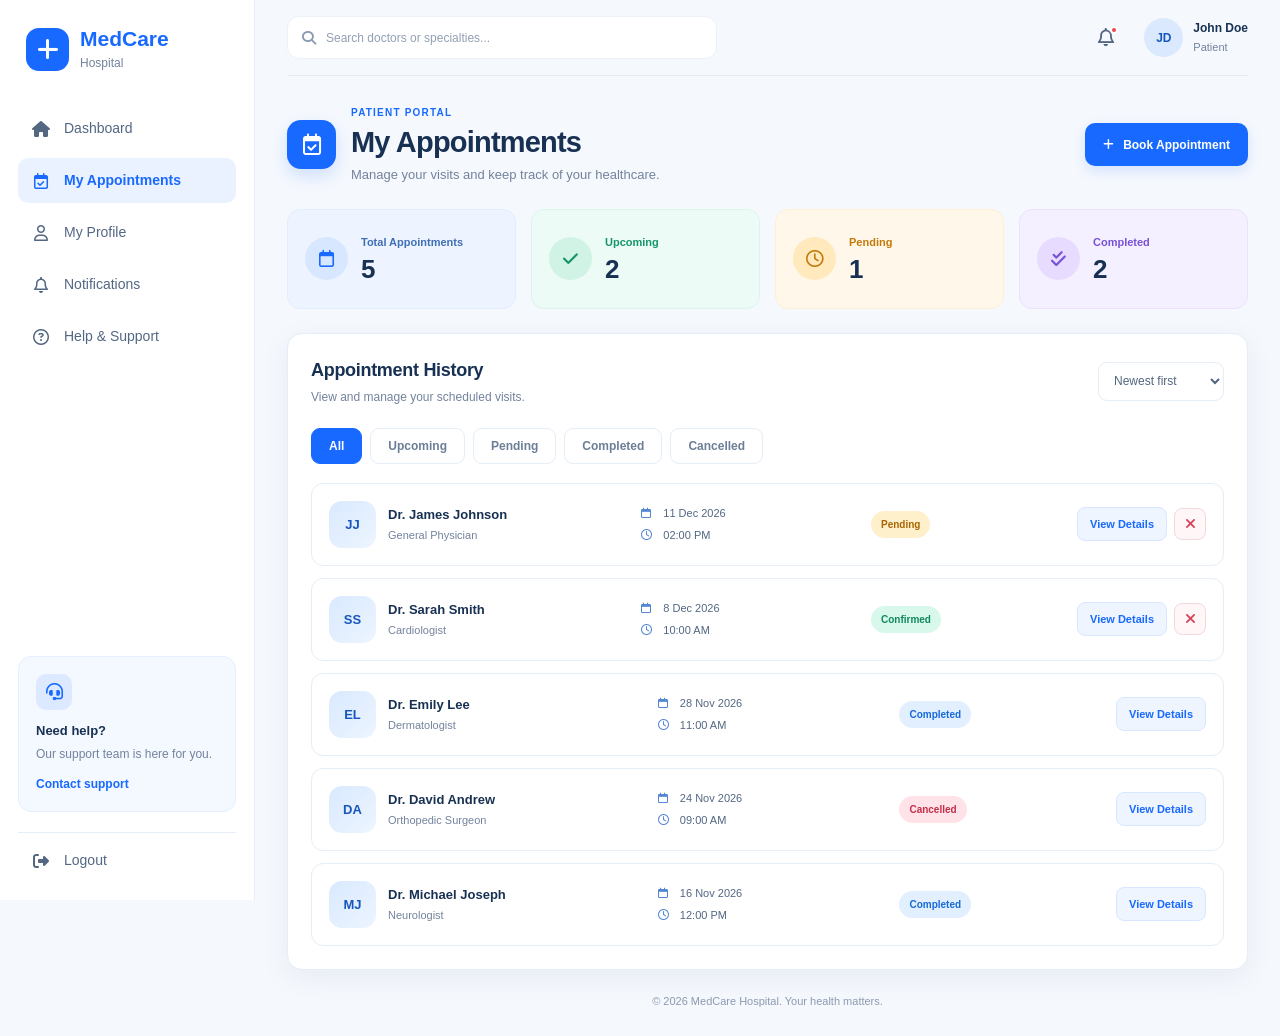
==== appointments.html @ b3c2e07d "Initial MedCare Hospital project" ====
<!DOCTYPE html>
<html lang="en">
<head>
  <meta charset="UTF-8">
  <meta name="viewport" content="width=device-width, initial-scale=1.0">
  <title>My Appointments | MedCare Hospital</title>

  <link
    rel="stylesheet"
    href="https://cdnjs.cloudflare.com/ajax/libs/font-awesome/6.6.0/css/all.min.css"
  >
  <link rel="stylesheet" href="CSS/appointments.css">
  <script src="javascript/appointments.js" defer></script>
</head>

<body>
  <div class="app-layout">

    <!-- Mobile overlay -->
    <div class="menu-overlay" id="menuOverlay"></div>

    <!-- SIDEBAR -->
    <aside class="sidebar" id="sidebar">
      <a href="dashboard.html" class="brand">
        <span class="brand-icon">
          <i class="fa-solid fa-plus"></i>
        </span>

        <span>
          <strong>MedCare</strong>
          <small>Hospital</small>
        </span>
      </a>

      <nav class="sidebar-nav" aria-label="Main navigation">
        <a href="dashboard.html" class="nav-link">
          <i class="fa-solid fa-house"></i>
          <span>Dashboard</span>
        </a>

        <a href="appointments.html" class="nav-link active">
          <i class="fa-regular fa-calendar-check"></i>
          <span>My Appointments</span>
        </a>

        <a href="profile.html" class="nav-link">
          <i class="fa-regular fa-user"></i>
          <span>My Profile</span>
        </a>

        <a href="notifications.html" class="nav-link">
          <i class="fa-regular fa-bell"></i>
          <span>Notifications</span>
        </a>

        <a href="support.html" class="nav-link">
          <i class="fa-regular fa-circle-question"></i>
          <span>Help &amp; Support</span>
        </a>
      </nav>

      <div class="sidebar-bottom">
        <div class="help-card">
          <i class="fa-solid fa-headset"></i>
          <strong>Need help?</strong>
          <p>Our support team is here for you.</p>
          <a href="support.html">Contact support</a>
        </div>

        <a href="login.html" class="nav-link logout-link">
          <i class="fa-solid fa-right-from-bracket"></i>
          <span>Logout</span>
        </a>
      </div>
    </aside>

    <!-- MAIN CONTENT -->
    <main class="main-content">

      <!-- TOP BAR -->
      <header class="topbar">
        <button
          class="menu-btn"
          id="menuBtn"
          aria-label="Open navigation menu"
          aria-expanded="false"
          aria-controls="sidebar"
        >
          <i class="fa-solid fa-bars"></i>
        </button>

        <label class="search-box">
          <i class="fa-solid fa-magnifying-glass"></i>
          <input
            type="search"
            id="searchInput"
            placeholder="Search doctors or specialties..."
            aria-label="Search appointments"
          >
        </label>

        <div class="topbar-right">
          <button class="icon-btn" aria-label="Notifications">
            <i class="fa-regular fa-bell"></i>
            <span class="notification-dot"></span>
          </button>

          <div class="user-info">
            <div class="avatar user-avatar">JD</div>
            <div>
              <strong>John Doe</strong>
              <small>Patient</small>
            </div>
          </div>
        </div>
      </header>

      <!-- PAGE HEADING -->
      <section class="page-heading">
        <div class="heading-copy">
          <div class="heading-icon">
            <i class="fa-regular fa-calendar-check"></i>
          </div>

          <div>
            <p class="eyebrow">PATIENT PORTAL</p>
            <h1>My Appointments</h1>
            <p class="page-description">
              Manage your visits and keep track of your healthcare.
            </p>
          </div>
        </div>

        <button class="btn btn-primary" id="openBookingBtn">
          <i class="fa-solid fa-plus"></i>
          Book Appointment
        </button>
      </section>

      <!-- STATISTICS -->
      <section class="stats-grid" aria-label="Appointment statistics">
        <article class="stat-card stat-blue">
          <div class="stat-icon">
            <i class="fa-regular fa-calendar"></i>
          </div>
          <div>
            <p>Total Appointments</p>
            <h2 id="totalCount">0</h2>
          </div>
        </article>

        <article class="stat-card stat-green">
          <div class="stat-icon">
            <i class="fa-solid fa-check"></i>
          </div>
          <div>
            <p>Upcoming</p>
            <h2 id="upcomingCount">0</h2>
          </div>
        </article>

        <article class="stat-card stat-orange">
          <div class="stat-icon">
            <i class="fa-regular fa-clock"></i>
          </div>
          <div>
            <p>Pending</p>
            <h2 id="pendingCount">0</h2>
          </div>
        </article>

        <article class="stat-card stat-purple">
          <div class="stat-icon">
            <i class="fa-solid fa-check-double"></i>
          </div>
          <div>
            <p>Completed</p>
            <h2 id="completedCount">0</h2>
          </div>
        </article>
      </section>

      <!-- APPOINTMENTS -->
      <section class="appointments-panel">
        <div class="panel-header">
          <div>
            <h2>Appointment History</h2>
            <p>View and manage your scheduled visits.</p>
          </div>

          <label class="sort-control">
            <span class="sr-only">Sort appointments</span>
            <select id="sortSelect">
              <option value="newest">Newest first</option>
              <option value="oldest">Oldest first</option>
            </select>
          </label>
        </div>

        <div class="filter-row" role="group" aria-label="Filter appointments">
          <button class="filter-btn active" data-filter="all">All</button>
          <button class="filter-btn" data-filter="upcoming">Upcoming</button>
          <button class="filter-btn" data-filter="pending">Pending</button>
          <button class="filter-btn" data-filter="completed">Completed</button>
          <button class="filter-btn" data-filter="cancelled">Cancelled</button>
        </div>

        <div class="appointments-list" id="appointmentsList">
          <!-- Appointment cards are created by JavaScript -->
        </div>

        <div class="empty-state" id="emptyState" hidden>
          <i class="fa-regular fa-calendar-xmark"></i>
          <h3>No appointments found</h3>
          <p>Try another filter or book a new appointment.</p>
          <button class="btn btn-primary" id="emptyBookBtn">
            Book an appointment
          </button>
        </div>
      </section>

      <footer class="page-footer">
        <p>&copy; 2026 MedCare Hospital. Your health matters.</p>
      </footer>
    </main>
  </div>

  <!-- BOOKING MODAL -->
  <div
    class="modal"
    id="bookingModal"
    role="dialog"
    aria-modal="true"
    aria-labelledby="modalTitle"
    hidden
  >
    <div class="modal-backdrop" data-close-modal></div>

    <div class="modal-card">
      <div class="modal-header">
        <div>
          <p class="eyebrow">MEDCARE PATIENT PORTAL</p>
          <h2 id="modalTitle">Book an Appointment</h2>
          <p>Choose a doctor and your preferred time.</p>
        </div>

        <button class="close-modal" id="closeBookingBtn" aria-label="Close form">
          <i class="fa-solid fa-xmark"></i>
        </button>
      </div>

      <form id="bookingForm">
        <label class="form-field">
          <span>Doctor</span>
          <select id="doctorSelect" required>
            <option value="">Choose a doctor</option>
            <option value="Dr. Sarah Smith|Cardiologist">Dr. Sarah Smith · Cardiologist</option>
            <option value="Dr. James Johnson|General Physician">Dr. James Johnson · General Physician</option>
            <option value="Dr. Emily Lee|Dermatologist">Dr. Emily Lee · Dermatologist</option>
            <option value="Dr. David Andrew|Orthopedic Surgeon">Dr. David Andrew · Orthopedic Surgeon</option>
            <option value="Dr. Michael Joseph|Neurologist">Dr. Michael Joseph · Neurologist</option>
          </select>
        </label>

        <div class="form-grid">
          <label class="form-field">
            <span>Appointment date</span>
            <input type="date" id="appointmentDate" required>
          </label>

          <label class="form-field">
            <span>Appointment time</span>
            <select id="appointmentTime" required>
              <option value="">Choose a time</option>
              <option value="09:00">09:00 AM</option>
              <option value="10:00">10:00 AM</option>
              <option value="11:00">11:00 AM</option>
              <option value="12:00">12:00 PM</option>
              <option value="14:00">02:00 PM</option>
              <option value="15:00">03:00 PM</option>
            </select>
          </label>
        </div>

        <label class="form-field">
          <span>Reason for visit</span>
          <textarea
            id="appointmentReason"
            rows="3"
            maxlength="300"
            placeholder="Briefly describe your reason for visiting..."
            required
          ></textarea>
        </label>

        <p class="form-note">
          <i class="fa-solid fa-circle-info"></i>
          This demo does not contact a real doctor or reserve a hospital slot.
        </p>

        <div class="form-actions">
          <button type="button" class="btn btn-light" id="cancelBookingBtn">
            Cancel
          </button>
          <button type="submit" class="btn btn-primary">
            <i class="fa-solid fa-calendar-check"></i>
            Confirm Appointment
          </button>
        </div>
      </form>
    </div>
  </div>

  <!-- APPOINTMENT DETAILS MODAL -->
  <div
    class="modal"
    id="detailsModal"
    role="dialog"
    aria-modal="true"
    aria-labelledby="detailsTitle"
    hidden
  >
    <div class="modal-backdrop" data-close-modal></div>

    <div class="modal-card details-card">
      <div class="modal-header">
        <div>
          <p class="eyebrow">APPOINTMENT INFORMATION</p>
          <h2 id="detailsTitle">Appointment Details</h2>
        </div>

        <button class="close-modal" data-close-modal aria-label="Close details">
          <i class="fa-solid fa-xmark"></i>
        </button>
      </div>

      <div id="appointmentDetails"></div>
    </div>
  </div>

  <div class="toast" id="toast" role="status" aria-live="polite"></div>
</body>
</html>
---- CSS/appointments.css ----
/* =========================
   1. GLOBAL STYLES
========================= */

:root {
  --primary: #1769ff;
  --primary-dark: #0754df;
  --primary-soft: #eaf2ff;
  --text: #183153;
  --muted: #73839d;
  --border: #e5edf7;
  --surface: #ffffff;
  --background: #f5f8fd;
  --green: #15966a;
  --orange: #c47a0a;
  --purple: #7950d8;
  --red: #d94358;
  --shadow: 0 8px 30px rgba(24, 49, 83, 0.06);
}

* {
  margin: 0;
  padding: 0;
  box-sizing: border-box;
}

body {
  font-family: Inter, "Segoe UI", Arial, sans-serif;
  color: var(--text);
  background: var(--background);
  font-size: 14px;
  line-height: 1.5;
}

button,
input,
select,
textarea {
  font: inherit;
}

button {
  cursor: pointer;
}

button:focus-visible,
a:focus-visible,
input:focus-visible,
select:focus-visible,
textarea:focus-visible {
  outline: 3px solid rgba(23, 105, 255, 0.25);
  outline-offset: 2px;
}

a {
  color: inherit;
  text-decoration: none;
}

button:disabled {
  opacity: 0.55;
  cursor: not-allowed;
}

[hidden] {
  display: none !important;
}

.sr-only {
  position: absolute;
  width: 1px;
  height: 1px;
  overflow: hidden;
  clip: rect(0, 0, 0, 0);
  white-space: nowrap;
}

/* =========================
   2. PAGE LAYOUT
========================= */

.app-layout {
  min-height: 100vh;
}

.sidebar {
  position: fixed;
  inset: 0 auto 0 0;
  z-index: 100;
  width: 255px;
  padding: 26px 18px 18px;
  background: var(--surface);
  border-right: 1px solid var(--border);
  display: flex;
  flex-direction: column;
  transition: transform 0.3s ease, visibility 0s;
}

.brand {
  display: flex;
  align-items: center;
  gap: 11px;
  padding: 0 8px 34px;
}

.brand-icon {
  display: grid;
  place-items: center;
  width: 43px;
  height: 43px;
  border-radius: 13px;
  color: white;
  background: var(--primary);
  font-size: 24px;
}

.brand strong,
.brand small {
  display: block;
}

.brand strong {
  color: var(--primary);
  font-size: 21px;
  line-height: 1.2;
}

.brand small {
  margin-top: 3px;
  color: var(--muted);
  font-size: 12px;
}

.sidebar-nav {
  display: grid;
  gap: 7px;
}

.nav-link {
  display: flex;
  align-items: center;
  gap: 13px;
  min-height: 45px;
  padding: 11px 13px;
  border-radius: 10px;
  color: #536783;
  transition: background 0.2s, color 0.2s;
}

.nav-link i {
  width: 20px;
  text-align: center;
  font-size: 16px;
}

.nav-link:hover {
  background: #f3f7ff;
  color: var(--primary);
}

.nav-link.active {
  background: var(--primary-soft);
  color: var(--primary);
  font-weight: 650;
}

.sidebar-bottom {
  margin-top: auto;
}

.help-card {
  margin: 20px 0;
  padding: 17px;
  background: #f4f8ff;
  border: 1px solid #e5efff;
  border-radius: 13px;
}

.help-card > i {
  display: grid;
  place-items: center;
  width: 36px;
  height: 36px;
  margin-bottom: 11px;
  border-radius: 10px;
  background: #dce9ff;
  color: var(--primary);
  font-size: 17px;
}

.help-card strong {
  display: block;
  font-size: 13px;
}

.help-card p {
  margin: 5px 0 10px;
  color: var(--muted);
  font-size: 12px;
}

.help-card a {
  color: var(--primary);
  font-size: 12px;
  font-weight: 650;
}

.logout-link {
  border-top: 1px solid var(--border);
  border-radius: 0;
  padding-top: 17px;
}

/* =========================
   3. MAIN CONTENT AND TOPBAR
========================= */

.main-content {
  min-height: 100vh;
  margin-left: 255px;
  padding: 0 32px 22px;
}

.topbar {
  min-height: 76px;
  display: flex;
  align-items: center;
  justify-content: space-between;
  gap: 20px;
  border-bottom: 1px solid var(--border);
}

.search-box {
  width: min(100%, 430px);
  min-height: 43px;
  padding: 0 14px;
  display: flex;
  align-items: center;
  gap: 10px;
  border: 1px solid #edf1f8;
  border-radius: 12px;
  background: white;
  color: #8b9ab0;
}

.search-box input {
  width: 100%;
  border: none;
  outline: none;
  background: transparent;
  color: var(--text);
  font-size: 12px;
}

.search-box input::placeholder {
  color: #93a0b3;
}

.topbar-right,
.user-info {
  display: flex;
  align-items: center;
}

.topbar-right {
  gap: 19px;
}

.icon-btn,
.menu-btn,
.close-modal {
  display: grid;
  place-items: center;
  border: 0;
  background: transparent;
}

.icon-btn {
  position: relative;
  width: 38px;
  height: 38px;
  color: #536783;
  font-size: 18px;
}

.notification-dot {
  position: absolute;
  top: 7px;
  right: 7px;
  width: 8px;
  height: 8px;
  border: 2px solid white;
  border-radius: 50%;
  background: #f04452;
}

.user-info {
  gap: 10px;
}

.avatar {
  display: grid;
  place-items: center;
  width: 39px;
  height: 39px;
  border-radius: 50%;
  color: #1756bd;
  background: #dbe9ff;
  font-size: 12px;
  font-weight: 750;
}

.user-info strong,
.user-info small {
  display: block;
}

.user-info strong {
  font-size: 12px;
}

.user-info small {
  margin-top: 2px;
  color: var(--muted);
  font-size: 11px;
}

.menu-btn {
  display: none;
  width: 40px;
  height: 40px;
  color: var(--text);
  font-size: 20px;
}

/* =========================
   4. PAGE HEADING
========================= */

.page-heading {
  display: flex;
  align-items: center;
  justify-content: space-between;
  gap: 20px;
  padding: 29px 0 24px;
}

.heading-copy {
  display: flex;
  align-items: center;
  gap: 15px;
}

.heading-icon {
  display: grid;
  place-items: center;
  flex-shrink: 0;
  width: 49px;
  height: 49px;
  border-radius: 14px;
  color: white;
  background: var(--primary);
  font-size: 21px;
  box-shadow: 0 7px 16px rgba(23, 105, 255, 0.17);
}

.eyebrow {
  margin-bottom: 4px;
  color: var(--primary);
  font-size: 10px;
  font-weight: 800;
  letter-spacing: 1.2px;
}

.page-heading h1 {
  font-size: clamp(23px, 2.5vw, 29px);
  letter-spacing: -0.8px;
  line-height: 1.25;
}

.page-description {
  margin-top: 5px;
  color: var(--muted);
  font-size: 13px;
}

.btn {
  display: inline-flex;
  align-items: center;
  justify-content: center;
  gap: 9px;
  min-height: 43px;
  padding: 0 17px;
  border: 1px solid transparent;
  border-radius: 10px;
  font-size: 12px;
  font-weight: 700;
  transition: background 0.2s, transform 0.2s;
}

.btn:active {
  transform: translateY(1px);
}

.btn-primary {
  color: white;
  background: var(--primary);
  box-shadow: 0 5px 13px rgba(23, 105, 255, 0.14);
}

.btn-primary:hover {
  background: var(--primary-dark);
}

.btn-light {
  color: #50627d;
  background: white;
  border-color: var(--border);
}

.btn-light:hover {
  background: #f5f8fd;
}

/* =========================
   5. STATISTICS CARDS
========================= */

.stats-grid {
  display: grid;
  grid-template-columns: repeat(4, minmax(0, 1fr));
  gap: 15px;
  margin-bottom: 24px;
}

.stat-card {
  display: flex;
  align-items: center;
  gap: 13px;
  min-height: 100px;
  padding: 17px;
  border: 1px solid transparent;
  border-radius: 13px;
}

.stat-icon {
  display: grid;
  place-items: center;
  flex-shrink: 0;
  width: 43px;
  height: 43px;
  border-radius: 50%;
  font-size: 17px;
}

.stat-card p {
  margin-bottom: 5px;
  font-size: 11px;
  font-weight: 600;
}

.stat-card h2 {
  font-size: 26px;
  line-height: 1.1;
}

.stat-blue {
  background: #edf4ff;
  border-color: #e2edff;
}

.stat-blue .stat-icon {
  color: var(--primary);
  background: #d7e7ff;
}

.stat-blue p {
  color: #3e6eb5;
}

.stat-green {
  background: #ecfbf5;
  border-color: #dcf5eb;
}

.stat-green .stat-icon {
  color: var(--green);
  background: #d0f3e5;
}

.stat-green p {
  color: var(--green);
}

.stat-orange {
  background: #fff7e9;
  border-color: #fff0d5;
}

.stat-orange .stat-icon {
  color: var(--orange);
  background: #ffe9bd;
}

.stat-orange p {
  color: var(--orange);
}

.stat-purple {
  background: #f5f0ff;
  border-color: #ebe1ff;
}

.stat-purple .stat-icon {
  color: var(--purple);
  background: #e7dbff;
}

.stat-purple p {
  color: var(--purple);
}

/* =========================
   6. APPOINTMENT LIST
========================= */

.appointments-panel {
  padding: 23px;
  border: 1px solid var(--border);
  border-radius: 15px;
  background: white;
  box-shadow: var(--shadow);
}

.panel-header {
  display: flex;
  align-items: center;
  justify-content: space-between;
  gap: 15px;
  margin-bottom: 22px;
}

.panel-header h2 {
  font-size: 18px;
  letter-spacing: -0.3px;
}

.panel-header p {
  margin-top: 4px;
  color: var(--muted);
  font-size: 12px;
}

.sort-control select {
  min-height: 39px;
  padding: 0 30px 0 11px;
  border: 1px solid var(--border);
  border-radius: 9px;
  outline: none;
  color: #526680;
  background: white;
  font-size: 12px;
}

.filter-row {
  display: flex;
  gap: 8px;
  padding-bottom: 19px;
  overflow-x: auto;
}

.filter-btn {
  flex-shrink: 0;
  min-height: 36px;
  padding: 0 17px;
  border: 1px solid var(--border);
  border-radius: 9px;
  color: #6c7e97;
  background: white;
  font-size: 12px;
  font-weight: 600;
  transition: all 0.2s;
}

.filter-btn:hover {
  border-color: #bcd4ff;
  color: var(--primary);
}

.filter-btn.active {
  color: white;
  background: var(--primary);
  border-color: var(--primary);
}

.appointments-list {
  display: grid;
  gap: 12px;
}

.appointment-card {
  display: grid;
  grid-template-columns: minmax(170px, 1.25fr) minmax(130px, 0.9fr) minmax(115px, 0.8fr) auto;
  align-items: center;
  gap: 17px;
  padding: 17px;
  border: 1px solid var(--border);
  border-radius: 12px;
  transition: border-color 0.2s, box-shadow 0.2s;
}

.appointment-card:hover {
  border-color: #c9dcff;
  box-shadow: 0 5px 16px rgba(24, 49, 83, 0.04);
}

.doctor-info {
  display: flex;
  align-items: center;
  gap: 12px;
  min-width: 0;
}

.doctor-avatar {
  display: grid;
  place-items: center;
  flex-shrink: 0;
  width: 47px;
  height: 47px;
  border-radius: 13px;
  color: #1756bd;
  background: linear-gradient(135deg, #d9e9ff, #edf5ff);
  font-size: 13px;
  font-weight: 800;
}

.doctor-info h3 {
  font-size: 13px;
  font-weight: 750;
}

.doctor-info p {
  margin-top: 3px;
  color: var(--muted);
  font-size: 11px;
}

.appointment-meta {
  display: grid;
  gap: 5px;
  color: #536783;
  font-size: 11px;
}

.appointment-meta span {
  display: flex;
  align-items: center;
  gap: 8px;
}

.appointment-meta i {
  width: 14px;
  color: #5486d4;
}

.status {
  display: inline-flex;
  align-items: center;
  justify-content: center;
  width: fit-content;
  padding: 6px 10px;
  border-radius: 30px;
  font-size: 10px;
  font-weight: 750;
  white-space: nowrap;
}

.status-confirmed {
  color: #10875e;
  background: #d9f8ec;
}

.status-pending {
  color: #a86400;
  background: #fff0cc;
}

.status-completed {
  color: #1769d8;
  background: #e1efff;
}

.status-cancelled {
  color: #c32e49;
  background: #ffe3e8;
}

.appointment-actions {
  display: flex;
  align-items: center;
  justify-content: flex-end;
  gap: 7px;
}

.view-btn {
  min-height: 34px;
  padding: 0 12px;
  border: 1px solid #d8e7ff;
  border-radius: 8px;
  color: var(--primary);
  background: #eff5ff;
  font-size: 11px;
  font-weight: 700;
  white-space: nowrap;
}

.view-btn:hover {
  background: #dfeaff;
}

.cancel-btn {
  width: 32px;
  height: 32px;
  border: 1px solid #f2d9de;
  border-radius: 8px;
  color: var(--red);
  background: #fff6f7;
}

.cancel-btn:hover {
  background: #ffe5e9;
}

.empty-state {
  padding: 45px 15px;
  text-align: center;
}

.empty-state > i {
  margin-bottom: 14px;
  color: #9aabc2;
  font-size: 35px;
}

.empty-state h3 {
  font-size: 17px;
}

.empty-state p {
  margin: 7px 0 18px;
  color: var(--muted);
  font-size: 12px;
}

.page-footer {
  padding: 23px 0 5px;
  color: #8b9ab0;
  text-align: center;
  font-size: 11px;
}

/* =========================
   7. MODALS AND FORMS
========================= */

.modal {
  position: fixed;
  inset: 0;
  z-index: 200;
  display: grid;
  place-items: center;
  padding: 20px;
}

.modal-backdrop {
  position: absolute;
  inset: 0;
  background: rgba(14, 31, 56, 0.52);
  backdrop-filter: blur(3px);
}

.modal-card {
  position: relative;
  z-index: 1;
  width: min(100%, 560px);
  max-height: min(90vh, 800px);
  overflow-y: auto;
  padding: 27px;
  border: 1px solid var(--border);
  border-radius: 18px;
  background: white;
  box-shadow: 0 25px 80px rgba(13, 33, 66, 0.2);
  animation: modal-in 0.2s ease-out;
}

@keyframes modal-in {
  from {
    opacity: 0;
    transform: translateY(8px) scale(0.99);
  }

  to {
    opacity: 1;
    transform: translateY(0) scale(1);
  }
}

.modal-header {
  display: flex;
  align-items: flex-start;
  justify-content: space-between;
  gap: 15px;
  margin-bottom: 25px;
}

.modal-header h2 {
  font-size: 22px;
  letter-spacing: -0.5px;
}

.modal-header p:not(.eyebrow) {
  margin-top: 5px;
  color: var(--muted);
  font-size: 12px;
}

.close-modal {
  flex-shrink: 0;
  width: 36px;
  height: 36px;
  border-radius: 9px;
  color: #64748b;
  background: #f3f6fb;
  font-size: 17px;
}

.close-modal:hover {
  color: var(--red);
  background: #fff0f2;
}

.form-field {
  display: grid;
  gap: 8px;
  margin-bottom: 17px;
}

.form-field > span {
  color: #364c69;
  font-size: 12px;
  font-weight: 700;
}

.form-field input,
.form-field select,
.form-field textarea {
  width: 100%;
  min-height: 44px;
  padding: 11px 12px;
  border: 1px solid #dfe7f1;
  border-radius: 9px;
  outline: none;
  color: var(--text);
  background: white;
  font-size: 12px;
}

.form-field textarea {
  min-height: 90px;
  resize: vertical;
}

.form-field input:focus,
.form-field select:focus,
.form-field textarea:focus {
  border-color: #82b0ff;
  box-shadow: 0 0 0 3px rgba(23, 105, 255, 0.08);
}

.form-grid {
  display: grid;
  grid-template-columns: 1fr 1fr;
  gap: 13px;
}

.form-note {
  display: flex;
  align-items: flex-start;
  gap: 8px;
  margin: 4px 0 20px;
  color: #6c7e97;
  font-size: 11px;
}

.form-note i {
  margin-top: 2px;
  color: var(--primary);
}

.form-actions {
  display: flex;
  justify-content: flex-end;
  flex-wrap: wrap;
  gap: 10px;
  padding-top: 17px;
  border-top: 1px solid var(--border);
}

.details-card {
  width: min(100%, 500px);
}

.details-content {
  display: grid;
  gap: 14px;
}

.detail-row {
  display: flex;
  justify-content: space-between;
  gap: 15px;
  padding-bottom: 12px;
  border-bottom: 1px solid var(--border);
  font-size: 12px;
}

.detail-row span:first-child {
  color: var(--muted);
}

.detail-row strong {
  text-align: right;
  overflow-wrap: anywhere;
}

.detail-reason {
  padding: 13px;
  border-radius: 10px;
  background: #f5f8fd;
  font-size: 12px;
}

.detail-reason p {
  margin-top: 6px;
  color: #63748d;
  overflow-wrap: anywhere;
}

.details-footer {
  display: flex;
  justify-content: flex-end;
  margin-top: 20px;
}

/* =========================
   8. TOAST MESSAGE
========================= */

.toast {
  position: fixed;
  right: 24px;
  bottom: 24px;
  z-index: 300;
  max-width: min(360px, calc(100vw - 32px));
  padding: 13px 17px;
  border-radius: 11px;
  color: white;
  background: #173456;
  box-shadow: 0 10px 30px rgba(24, 49, 83, 0.2);
  opacity: 0;
  pointer-events: none;
  transform: translateY(12px);
  transition: opacity 0.2s, transform 0.2s;
}

.toast.show {
  opacity: 1;
  transform: translateY(0);
}

/* =========================
   9. RESPONSIVE DESIGN
========================= */

.menu-overlay {
  display: none;
}

@media (max-width: 1150px) {
  .main-content {
    padding-right: 22px;
    padding-left: 22px;
  }

  .stats-grid {
    grid-template-columns: repeat(2, minmax(0, 1fr));
  }

  .appointment-card {
    grid-template-columns: minmax(150px, 1fr) minmax(125px, 0.8fr) auto;
    gap: 13px;
  }

  .appointment-card > .status {
    grid-column: 2;
  }

  .appointment-actions {
    grid-column: 3;
    grid-row: 1 / span 2;
  }
}

@media (max-width: 768px) {
  .sidebar {
    width: min(290px, 86vw);
    transform: translateX(-100%);
    visibility: hidden;
    box-shadow: none;
    transition: transform 0.3s ease, visibility 0s linear 0.3s;
  }

  .sidebar.show {
    transform: translateX(0);
    visibility: visible;
    box-shadow: 15px 0 45px rgba(20, 42, 76, 0.14);
    transition: transform 0.3s ease, visibility 0s;
  }

  .menu-overlay {
    position: fixed;
    inset: 0;
    z-index: 90;
    background: rgba(15, 32, 57, 0.4);
  }

  .menu-overlay.show {
    display: block;
  }

  .main-content {
    margin-left: 0;
    padding: 0 19px 20px;
  }

  .topbar {
    min-height: 68px;
    gap: 12px;
  }

  .menu-btn {
    display: grid;
    flex-shrink: 0;
  }

  .search-box {
    flex: 1;
    min-width: 0;
  }

  .topbar-right {
    gap: 8px;
  }

  .user-info > div:last-child {
    display: none;
  }

  .page-heading {
    align-items: flex-start;
    flex-direction: column;
    padding: 24px 0;
  }

  .page-heading > .btn {
    width: 100%;
  }

  .appointment-card {
    grid-template-columns: 1fr auto;
    gap: 13px;
    padding: 15px;
  }

  .appointment-meta {
    grid-column: 1;
  }

  .appointment-card > .status {
    grid-column: 2;
    grid-row: 2;
    align-self: start;
  }

  .appointment-actions {
    grid-column: 1 / -1;
    grid-row: auto;
    justify-content: flex-start;
    padding-top: 12px;
    border-top: 1px solid var(--border);
  }

  .view-btn {
    min-height: 37px;
  }

  .appointments-panel {
    padding: 17px;
  }
}

@media (max-width: 480px) {
  .main-content {
    padding-right: 13px;
    padding-left: 13px;
  }

  .search-box {
    padding: 0 10px;
  }

  .search-box input {
    font-size: 11px;
  }

  .icon-btn {
    width: 28px;
  }

  .topbar-right {
    gap: 5px;
  }

  .stats-grid {
    gap: 9px;
  }

  .stat-card {
    gap: 9px;
    min-height: 86px;
    padding: 11px;
  }

  .stat-icon {
    width: 33px;
    height: 33px;
    font-size: 13px;
  }

  .stat-card p {
    font-size: 10px;
  }

  .stat-card h2 {
    font-size: 22px;
  }

  .heading-copy {
    align-items: flex-start;
    gap: 11px;
  }

  .heading-icon {
    width: 41px;
    height: 41px;
    font-size: 17px;
  }

  .page-heading h1 {
    font-size: 23px;
  }

  .page-description {
    font-size: 12px;
  }

  .panel-header {
    align-items: flex-start;
    flex-direction: column;
  }

  .sort-control,
  .sort-control select {
    width: 100%;
  }

  .filter-row {
    margin-right: -3px;
  }

  .filter-btn {
    padding: 0 13px;
  }

  .appointment-card {
    grid-template-columns: minmax(0, 1fr);
  }

  .appointment-card > .status,
  .appointment-meta,
  .appointment-actions {
    grid-column: 1;
    grid-row: auto;
  }

  .appointment-card > .status {
    margin-top: -3px;
  }

  .appointment-actions {
    flex-wrap: wrap;
  }

  .form-grid {
    grid-template-columns: 1fr;
    gap: 0;
  }

  .modal {
    padding: 10px;
  }

  .modal-card {
    padding: 20px;
    border-radius: 15px;
  }

  .modal-header h2 {
    font-size: 20px;
  }

  .form-actions {
    flex-direction: column-reverse;
  }

  .form-actions .btn {
    width: 100%;
  }

  .toast {
    right: 16px;
    bottom: 16px;
  }
}

@media (prefers-reduced-motion: reduce) {
  *,
  *::before,
  *::after {
    scroll-behavior: auto !important;
    animation-duration: 0.01ms !important;
    transition-duration: 0.01ms !important;
  }
}
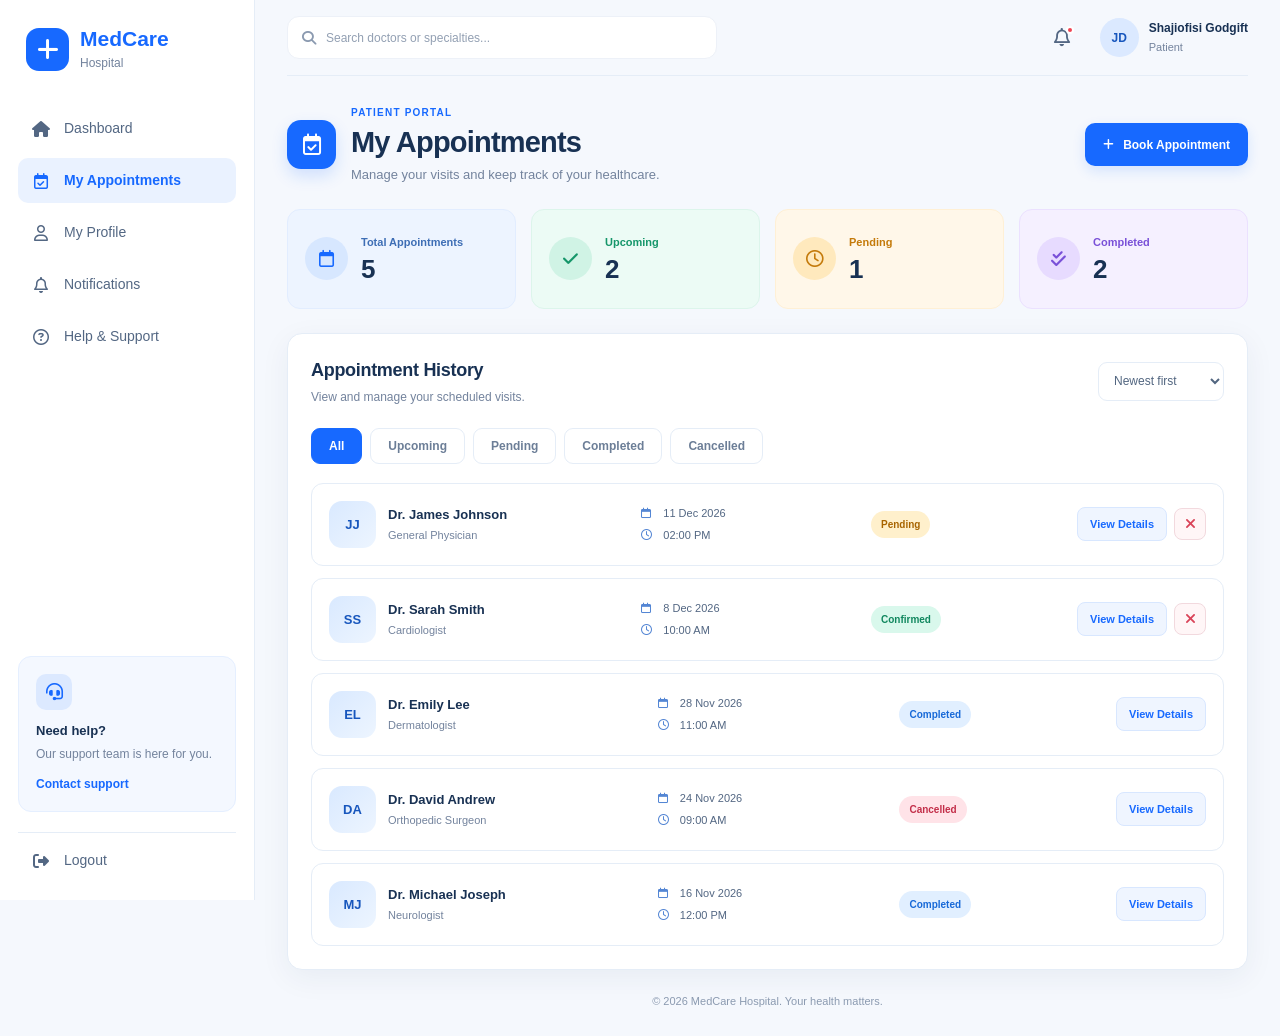
==== commit 1805fd1c: "Update appointments and profile pages" ====
--- a/appointments.html
+++ b/appointments.html
@@ -109,7 +109,7 @@
           <div class="user-info">
             <div class="avatar user-avatar">JD</div>
             <div>
-              <strong>John Doe</strong>
+              <strong>Shajiofisi Godgift</strong>
               <small>Patient</small>
             </div>
           </div>
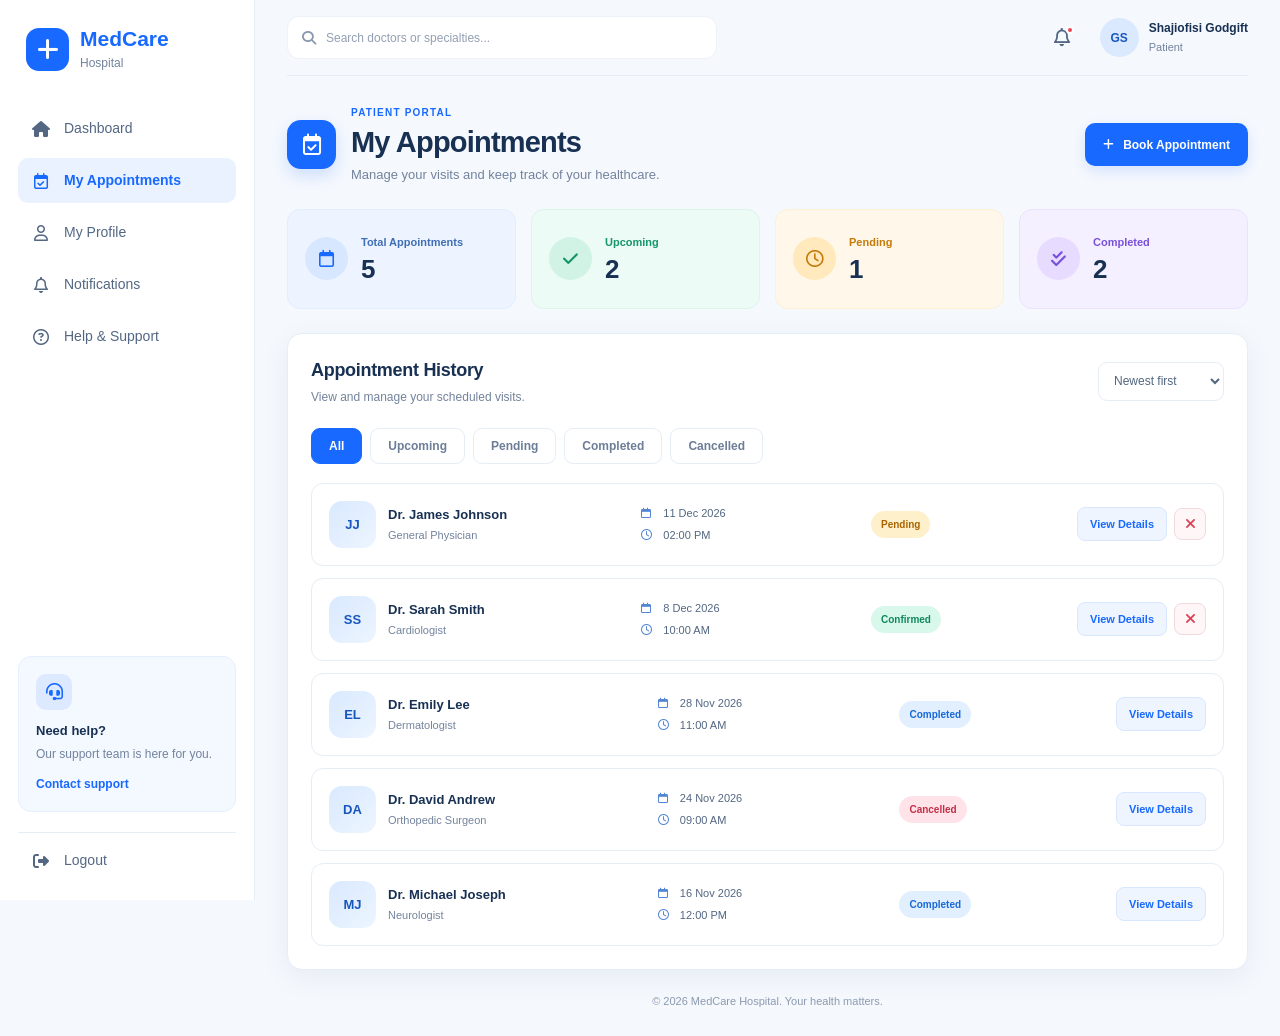
==== commit 1d96e3c8: "update page" ====
--- a/appointments.html
+++ b/appointments.html
@@ -107,7 +107,7 @@
           </button>
 
           <div class="user-info">
-            <div class="avatar user-avatar">JD</div>
+            <div class="avatar user-avatar">GS</div>
             <div>
               <strong>Shajiofisi Godgift</strong>
               <small>Patient</small>
